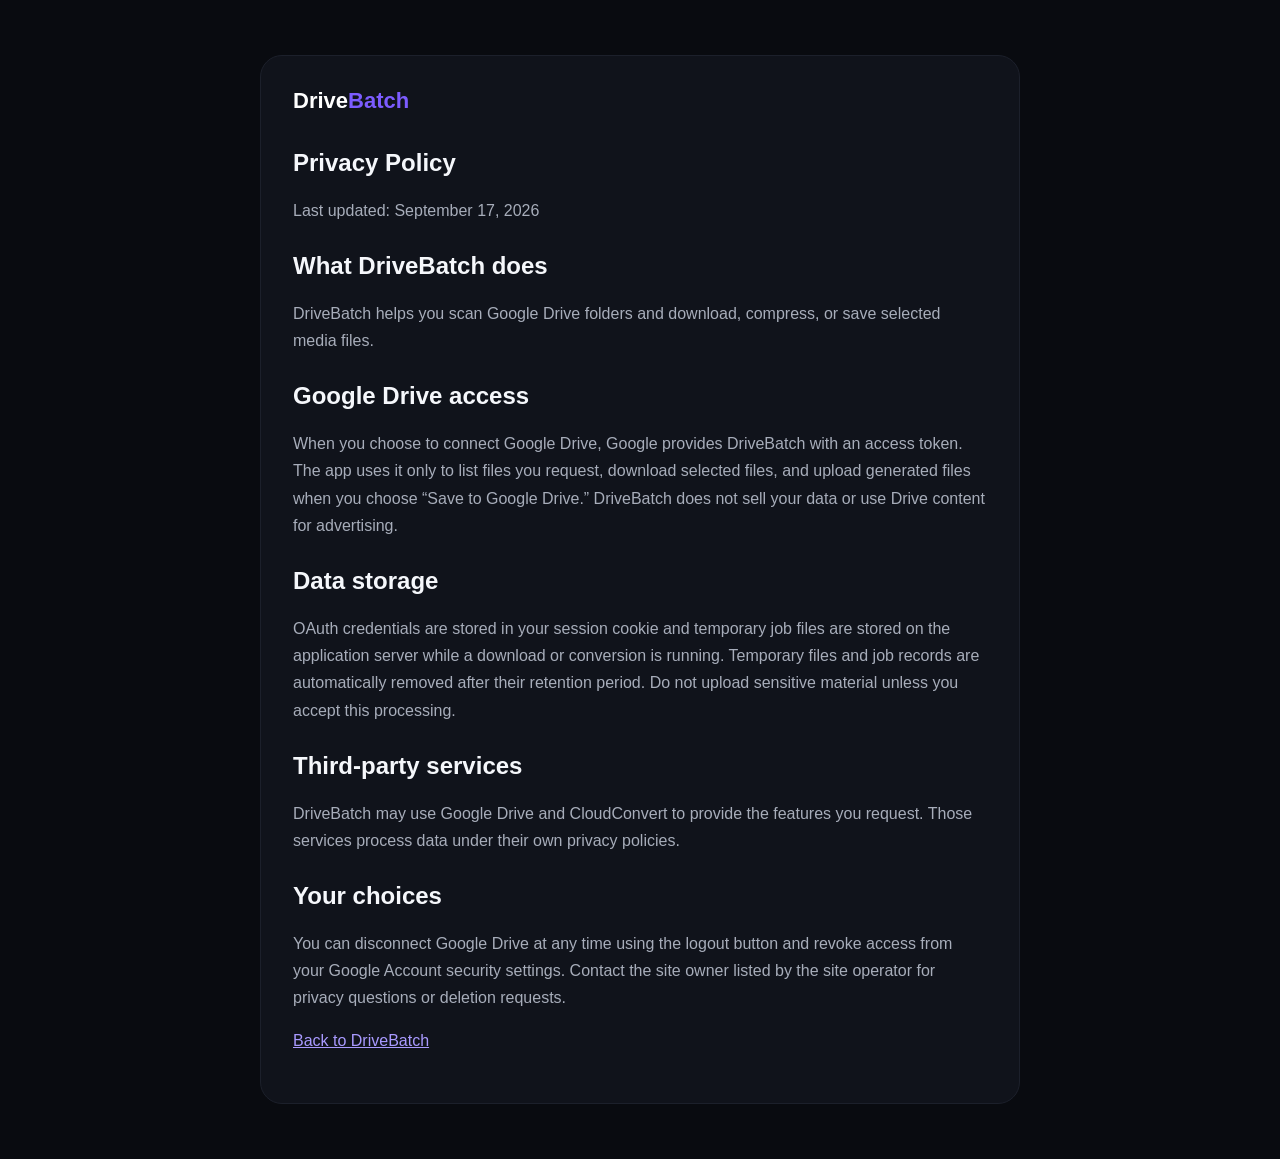
==== templates/privacy.html @ 22b60dab "Add Drive save action and publishing legal pages Co-authored-by: Copilot App <223556219+Copilot@user" ====
<!DOCTYPE html>
<html lang="en">
<head>
  <meta charset="UTF-8">
  <meta name="viewport" content="width=device-width,initial-scale=1">
  <title>Privacy Policy - DriveBatch</title>
  <link rel="stylesheet" href="/static/style.css">
</head>
<body>
  <main>
    <section class="card legal-page">
      <a class="logo" href="/">Drive<span>Batch</span></a>
      <h1>Privacy Policy</h1>
      <p>Last updated: September 17, 2026</p>

      <h2>What DriveBatch does</h2>
      <p>DriveBatch helps you scan Google Drive folders and download, compress, or save selected media files.</p>

      <h2>Google Drive access</h2>
      <p>When you choose to connect Google Drive, Google provides DriveBatch with an access token. The app uses it only to list files you request, download selected files, and upload generated files when you choose “Save to Google Drive.” DriveBatch does not sell your data or use Drive content for advertising.</p>

      <h2>Data storage</h2>
      <p>OAuth credentials are stored in your session cookie and temporary job files are stored on the application server while a download or conversion is running. Temporary files and job records are automatically removed after their retention period. Do not upload sensitive material unless you accept this processing.</p>

      <h2>Third-party services</h2>
      <p>DriveBatch may use Google Drive and CloudConvert to provide the features you request. Those services process data under their own privacy policies.</p>

      <h2>Your choices</h2>
      <p>You can disconnect Google Drive at any time using the logout button and revoke access from your Google Account security settings. Contact the site owner listed by the site operator for privacy questions or deletion requests.</p>

      <p><a href="/">Back to DriveBatch</a></p>
    </section>
  </main>
</body>
</html>
---- static/style.css ----
*{box-sizing:border-box}

html{scroll-behavior:smooth}

body{
  margin:0;
  font-family:Inter,Arial,sans-serif;
  background:#090b10;
  color:#f5f7fb;
}

button,input{
  font:inherit;
}

button{cursor:pointer}

header{
  height:70px;
  display:flex;
  align-items:center;
  justify-content:space-between;
  padding:0 6%;
  border-bottom:1px solid #191d26;
}

.logo{
  color:#fff;
  text-decoration:none;
  font-size:22px;
  font-weight:800;
}

.logo span{color:#7c5cff}

.header-actions{
  display:flex;
  align-items:center;
  gap:14px;
}

.connect{
  color:#fff;
  text-decoration:none;
  font-weight:700;
  font-size:13px;
  padding:10px 15px;
  border:1px solid #292e39;
  border-radius:11px;
}

.connect:hover{
  border-color:#7c5cff;
}

#menuBtn{
  background:none;
  border:0;
  color:#fff;
  font-size:24px;
}

nav{
  display:none;
  padding:15px 6%;
  background:#0d1017;
  border-bottom:1px solid #191d26;
}

nav.open{display:block}

nav a{
  color:#aaa;
  text-decoration:none;
  margin-right:20px;
}

nav a:hover{color:#fff}

main{
  width:min(calc(100% - 30px),1000px);
  margin:auto;
}

.hero{
  text-align:center;
  padding:75px 0 55px;
}

.badge,.eyebrow{
  color:#8c75ff;
  font-size:11px;
  font-weight:800;
  letter-spacing:2px;
}

.hero h1{
  margin:14px 0;
  font-size:62px;
  line-height:1;
  letter-spacing:-4px;
}

.hero h1 span{color:#8c75ff}

.hero p{
  color:#9298a6;
  max-width:590px;
  margin:0 auto 27px;
  line-height:1.6;
}

.hero-connect{
  display:inline-block;
  color:#fff;
  text-decoration:none;
  background:#7c5cff;
  padding:14px 21px;
  border-radius:13px;
  font-weight:800;
}

.hero-connect:hover{
  filter:brightness(1.1);
}

.card,.scanner{
  background:#10131b;
  border:1px solid #1c202b;
  border-radius:22px;
}

.scanner{
  padding:28px;
}

.section-title{
  display:flex;
  align-items:center;
  gap:15px;
  margin-bottom:22px;
}

.folder-icon{
  width:50px;
  height:50px;
  flex:none;
  display:grid;
  place-items:center;
  border-radius:14px;
  background:#19152d;
  font-size:24px;
}

.section-title h2{
  margin:0 0 5px;
}

.section-title p{
  color:#858b99;
  margin:0;
}

.input-row{
  display:flex;
  gap:12px;
}

.input-row input{
  flex:1;
  min-width:0;
  min-height:64px;
  padding:0 20px;
  border-radius:15px;
  border:1px solid #282d39;
  background:#090b10;
  color:#fff;
  font-size:16px;
  outline:none;
}

.input-row input:focus{
  border-color:#7c5cff;
  box-shadow:0 0 0 3px #7c5cff18;
}

.primary{
  border:0;
  border-radius:15px;
  padding:0 24px;
  min-height:60px;
  background:#7c5cff;
  color:#fff;
  font-weight:800;
}

.primary:hover{
  filter:brightness(1.1);
}

.primary:disabled{
  opacity:.6;
  cursor:not-allowed;
}

.hint{
  color:#666d7b;
  font-size:12px;
  margin-top:12px;
}

.media-toggle{
  display:flex;
  gap:8px;
  margin-bottom:16px;
}

.media-toggle-btn{
  flex:1;
  background:#0d1118;
  color:#dfe3ef;
  border:1px solid #2a303d;
  border-radius:12px;
  padding:10px 12px;
  font-weight:700;
}

.media-toggle-btn.active{
  background:#7c5cff;
  border-color:#7c5cff;
  color:#fff;
}

.results{
  margin:55px 0;
}

.results-head{
  display:flex;
  justify-content:space-between;
  align-items:end;
  gap:20px;
  margin-bottom:20px;
}

.results-head h2{
  margin:5px 0;
}

#folderStats{
  color:#777e8c;
  font-size:13px;
}

.buttons{
  display:flex;
  gap:8px;
}

.small,.secondary{
  border:1px solid #292e39;
  background:#12151d;
  color:#fff;
  border-radius:12px;
  padding:11px 15px;
}

.small:hover,.secondary:hover{
  border-color:#7c5cff;
}

.search{
  width:100%;
  height:50px;
  background:#0e1118;
  border:1px solid #202530;
  border-radius:13px;
  padding:0 15px;
  color:#fff;
  outline:0;
  margin-bottom:12px;
}

.search:focus{
  border-color:#7c5cff;
}

.video-card{
  display:flex;
  align-items:center;
  gap:13px;
  padding:13px;
  margin:9px 0;
  background:#10131b;
  border:1px solid #1c2029;
  border-radius:16px;
  transition:.15s;
  flex-wrap:wrap;
}

.video-card:hover{
  border-color:#30275b;
}

.video-check{
  width:18px;
  height:18px;
  flex:none;
  accent-color:#7c5cff;
}

.preview-button{
  width:58px;
  height:45px;
  flex:none;
  border:0;
  border-radius:10px;
  background:#191d28;
  color:#fff;
  font-size:16px;
}

.preview-button:hover{
  background:#252a38;
}

.video-info{
  flex:1;
  min-width:0;
  word-wrap:break-word;
  overflow-wrap:break-word;
}

.video-info h3{
  font-size:14px;
  margin:0 0 4px;
  word-wrap:break-word;
  overflow-wrap:break-word;
  white-space:normal;
  color:#e0e0e0;
}

.video-info p,
.video-info small{
  display:block;
  color:#707785;
  font-size:11px;
  white-space:nowrap;
  overflow:hidden;
  text-overflow:ellipsis;
}

.video-info p{
  margin:0 0 3px;
}

.stream-saver-button{
  border:1px solid #292e39;
  background:#151821;
  color:#fff;
  border-radius:11px;
  padding:8px 12px;
  font-size:12px;
  font-weight:700;
  white-space:nowrap;
}

.stream-saver-button:hover{
  border-color:#7c5cff;
  background:#1a1d28;
}

.download-button{
  width:42px;
  height:42px;
  flex:none;
  border:1px solid #292e39;
  background:#151821;
  color:#fff;
  border-radius:11px;
  font-size:18px;
}

.download-button:hover{
  border-color:#7c5cff;
  background:#1a1d28;
}

.download-bar{
  position:fixed;
  bottom:18px;
  left:50%;
  transform:translateX(-50%);
  width:min(94%,650px);
  padding:12px;
  display:flex;
  align-items:center;
  justify-content:space-between;
  gap:12px;
  background:#151821;
  border:1px solid #292e39;
  border-radius:17px;
  box-shadow:0 15px 50px #0008;
  z-index:10;
}

.download-bar span{
  display:block;
  color:#777e8b;
  font-size:11px;
  margin-top:3px;
}

.download-bar .primary{
  min-height:45px;
}

.about{
  display:grid;
  grid-template-columns:1fr 1fr;
  gap:15px;
  margin:70px 0;
}

.about .card{
  padding:24px;
}

.about h3{
  margin-top:0;
}

.about p{
  color:#858b99;
  line-height:1.5;
}

.modal{
  position:fixed;
  inset:0;
  display:grid;
  place-items:center;
  padding:18px;
  background:#000b;
  z-index:20;
}

.modal-box{
  position:relative;
  width:min(100%,550px);
  max-height:90vh;
  overflow:auto;
  background:#10131b;
  border:1px solid #292e39;
  border-radius:22px;
  padding:25px;
  box-shadow:0 25px 80px #000b;
}

.modal-box h2{
  margin:8px 0;
}

.modal-box p{
  color:#858b99;
}

.modal-note{
  font-size:12px;
  line-height:1.5;
  margin:12px 0 0;
}

.close{
  position:absolute;
  right:15px;
  top:10px;
  background:none;
  border:0;
  color:#aaa;
  font-size:28px;
}

.close:hover{color:#fff}

.preview-box video{
  display:block;
  width:100%;
  max-height:55vh;
  background:#000;
  border-radius:14px;
  margin:15px 0;
}

.preview-image{
  display:block;
  width:100%;
  max-height:55vh;
  object-fit:contain;
  background:#000;
  border-radius:14px;
  margin:15px 0;
}

.full{
  width:100%;
  margin-top:10px;
}

.progress{
  height:9px;
  background:#202530;
  border-radius:10px;
  overflow:hidden;
  margin:20px 0;
}

#progressFill{
  width:0;
  height:100%;
  background:#7c5cff;
  transition:width .3s;
}

.success{
  width:55px;
  height:55px;
  display:grid;
  place-items:center;
  border-radius:50%;
  background:#25203d;
  color:#a99aff;
  font-size:25px;
  margin-bottom:15px;
}

.success-box{text-align:left}

.hidden{
  display:none!important;
}

.quality-options{
  display:flex;
  gap:12px;
  margin-top:15px;
}

.quality-btn{
  flex:1;
  padding:15px;
  font-size:16px;
  font-weight:800;
}

.site-footer{
  padding:0 0 35px;
  text-align:center;
  color:#666d7b;
  font-size:12px;
}

.site-footer a{
  color:#9c8eff;
  text-decoration:none;
  margin:0 6px;
}

.site-footer a:hover{
  text-decoration:underline;
}

.legal-page{
  margin:55px auto;
  padding:32px;
  max-width:760px;
}

.legal-page h1{
  margin-top:35px;
}

.legal-page h2{
  margin-top:28px;
}

.legal-page p{
  color:#a7adba;
  line-height:1.7;
}

.legal-page a:not(.logo){
  color:#a99aff;
}

@media(max-width:700px){
  header{
    padding:0 16px;
  }

  main{
    width:calc(100% - 26px);
  }

  .hero{
    padding:55px 0 42px;
  }

  .hero h1{
    font-size:48px;
    letter-spacing:-3px;
  }

  .hero p{
    font-size:14px;
  }

  .scanner{
    padding:20px;
  }

  .input-row{
    flex-direction:column;
  }

  .input-row input{
    width:100%;
    min-height:68px;
  }

  .input-row .primary{
    width:100%;
    min-height:56px;
  }

  .results{
    margin-top:45px;
  }

  .results-head{
    align-items:flex-start;
    flex-direction:column;
  }

  .buttons{
    width:100%;
  }

  .small{
    flex:1;
  }

  .about{
    grid-template-columns:1fr;
  }

  .video-card{
    gap:8px;
    padding:10px;
  }

  .video-check{
    width:17px;
    height:17px;
  }

  .preview-button{
    width:48px;
    height:42px;
  }

  .download-button{
    width:39px;
    height:39px;
  }

  .stream-saver-button{
    width:100%;
    order:10;
    margin-top:8px;
  }

  .video-info h3{
    font-size:13px;
  }

  .video-info p,
  .video-info small{
    font-size:10px;
  }

  .download-bar{
    bottom:9px;
    width:calc(100% - 16px);
    padding:10px;
    flex-wrap:wrap;
  }

  .download-bar .primary{
    min-height:44px;
    padding:0 12px;
    font-size:12px;
  }

  .modal{
    padding:10px;
  }

  .modal-box{
    width:100%;
    padding:22px 17px;
    border-radius:18px;
  }

  .preview-box video{
    max-height:45vh;
  }

  .quality-options{
    flex-direction:column;
  }
}

@media(prefers-reduced-motion:reduce){
  html{
    scroll-behavior:auto;
  }

  *{
    transition:none!important;
  }
}
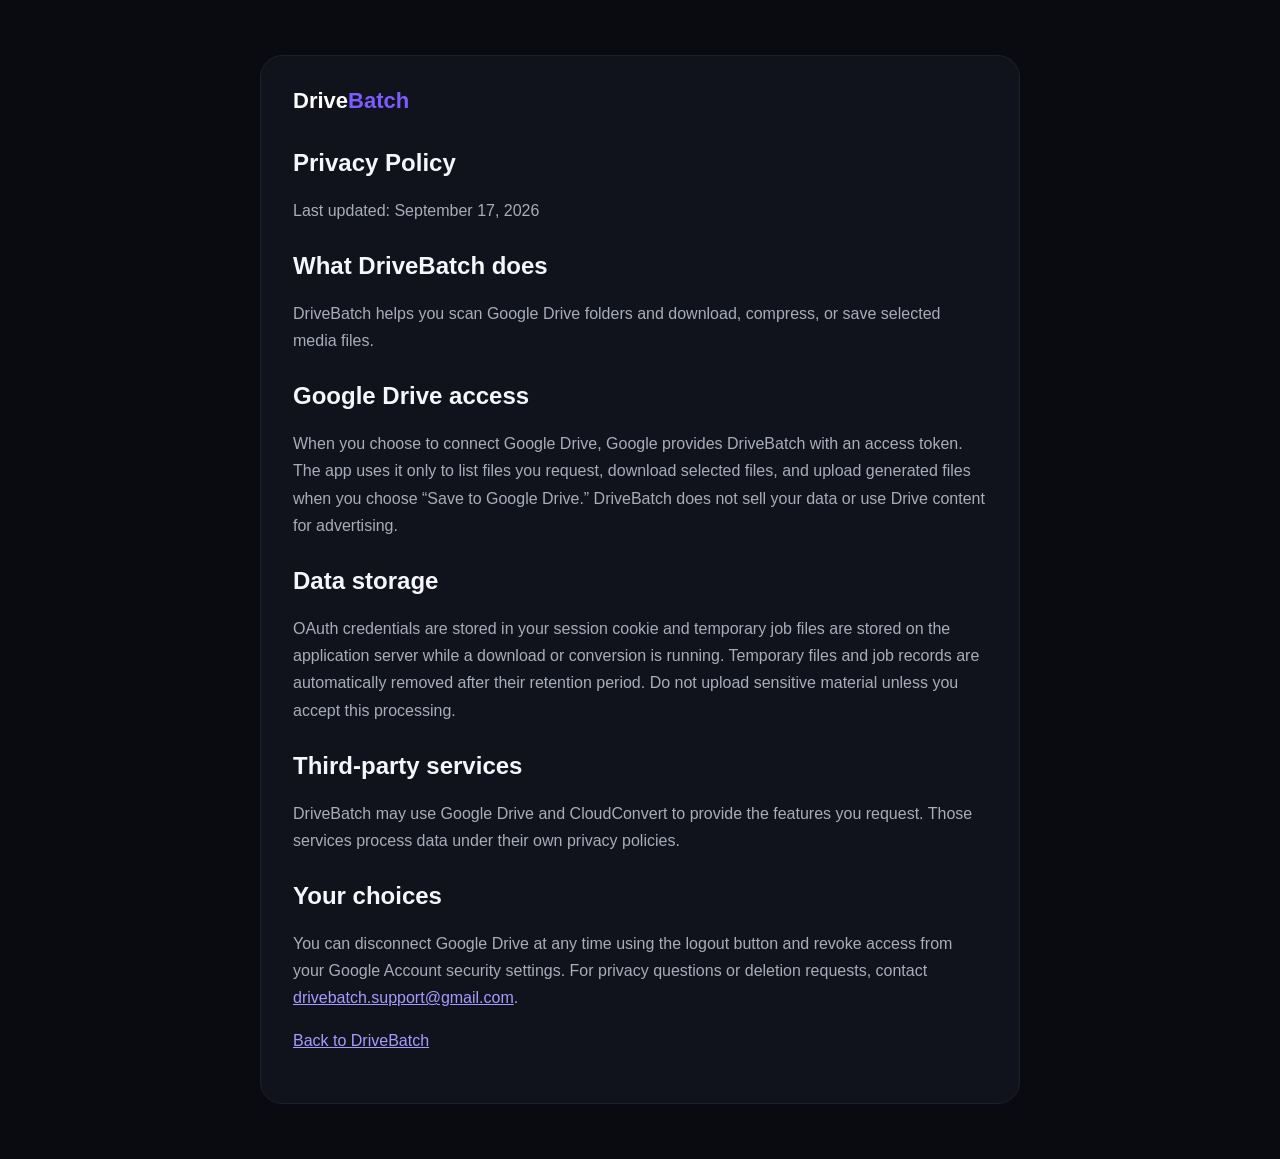
==== commit efb9d98d: "Add public support contact Co-authored-by: Copilot App <223556219+Copilot@users.noreply.github.com>" ====
--- a/templates/privacy.html
+++ b/templates/privacy.html
@@ -26,7 +26,7 @@
       <p>DriveBatch may use Google Drive and CloudConvert to provide the features you request. Those services process data under their own privacy policies.</p>
 
       <h2>Your choices</h2>
-      <p>You can disconnect Google Drive at any time using the logout button and revoke access from your Google Account security settings. Contact the site owner listed by the site operator for privacy questions or deletion requests.</p>
+      <p>You can disconnect Google Drive at any time using the logout button and revoke access from your Google Account security settings. For privacy questions or deletion requests, contact <a href="mailto:drivebatch.support@gmail.com">drivebatch.support@gmail.com</a>.</p>
 
       <p><a href="/">Back to DriveBatch</a></p>
     </section>
--- a/static/style.css
+++ b/static/style.css
@@ -122,6 +122,18 @@
 
 .hero-connect:hover{
   filter:brightness(1.1);
+}
+
+.hero-connect.connected{
+  background:transparent;
+  border:1px solid #2d8a61;
+  color:#63d89b;
+  cursor:pointer;
+}
+
+.hero-connect.connected:hover{
+  background:#123022;
+  filter:none;
 }
 
 .card,.scanner{
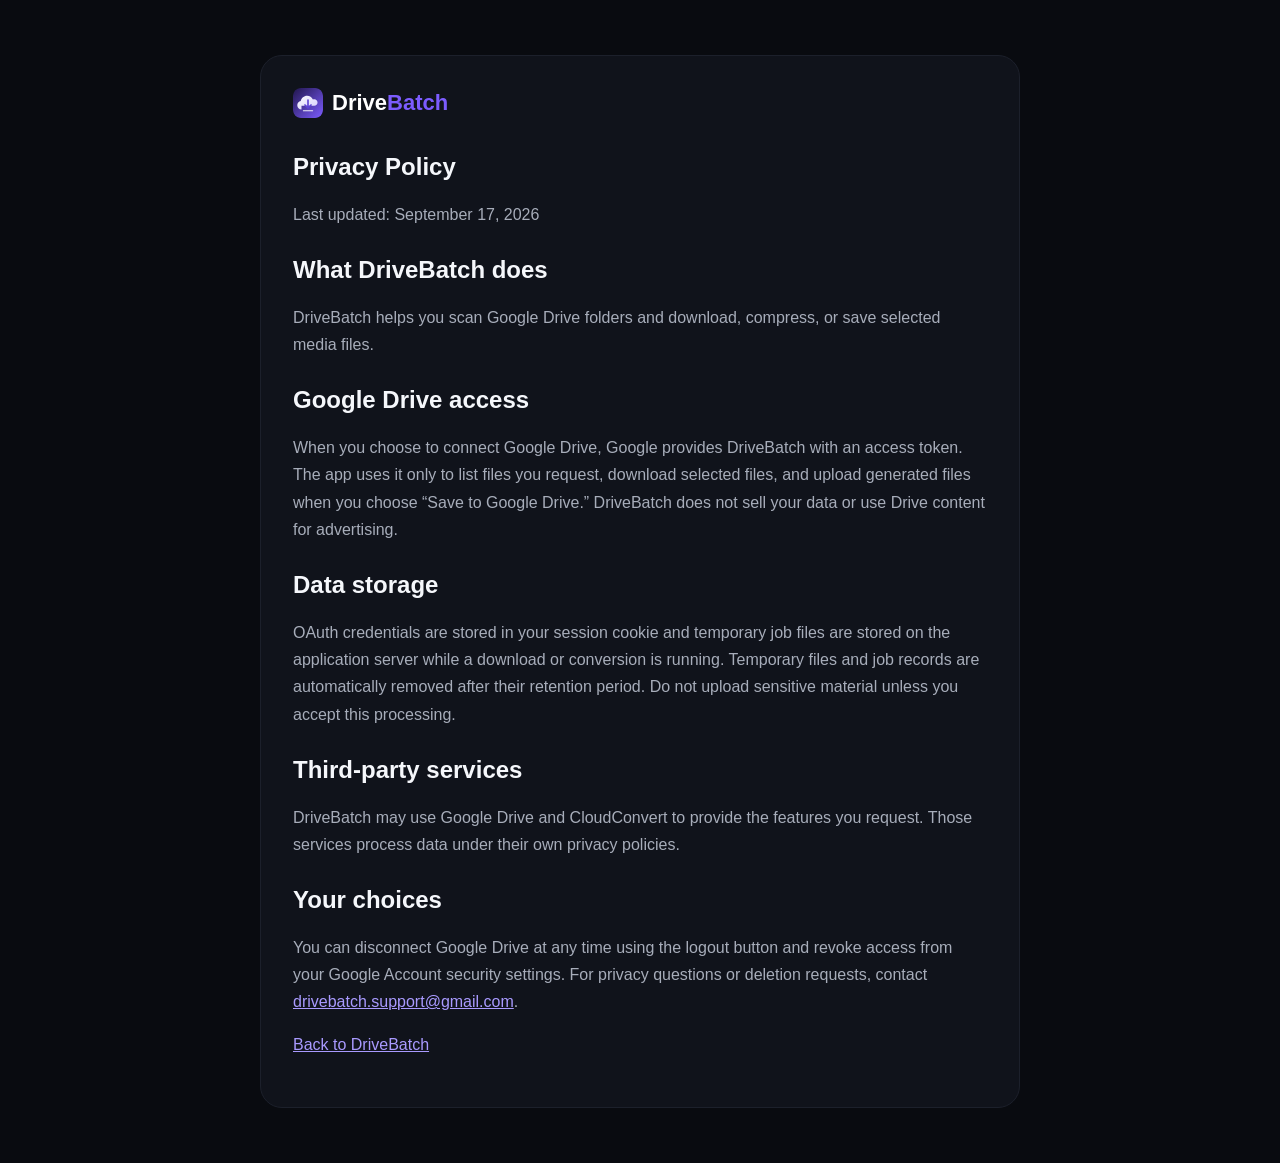
==== commit d3f65416: "Add DriveBatch logo and favicon Co-authored-by: Copilot App <223556219+Copilot@users.noreply.github." ====
--- a/templates/privacy.html
+++ b/templates/privacy.html
@@ -4,12 +4,16 @@
   <meta charset="UTF-8">
   <meta name="viewport" content="width=device-width,initial-scale=1">
   <title>Privacy Policy - DriveBatch</title>
+  <link rel="icon" type="image/svg+xml" href="/static/drivebatch-logo.svg">
   <link rel="stylesheet" href="/static/style.css">
 </head>
 <body>
   <main>
     <section class="card legal-page">
-      <a class="logo" href="/">Drive<span>Batch</span></a>
+      <a class="logo" href="/">
+        <img class="logo-mark" src="/static/drivebatch-logo.svg" alt="">
+        <span class="logo-word">Drive<span>Batch</span></span>
+      </a>
       <h1>Privacy Policy</h1>
       <p>Last updated: September 17, 2026</p>
 
--- a/static/style.css
+++ b/static/style.css
@@ -25,13 +25,26 @@
 }
 
 .logo{
+  display:flex;
+  align-items:center;
+  gap:9px;
   color:#fff;
   text-decoration:none;
   font-size:22px;
   font-weight:800;
 }
 
-.logo span{color:#7c5cff}
+.logo-mark{
+  width:30px;
+  height:30px;
+  border-radius:8px;
+}
+
+.logo-word{
+  color:#fff;
+}
+
+.logo-word span{color:#7c5cff}
 
 .header-actions{
   display:flex;
@@ -221,6 +234,59 @@
   margin-top:12px;
 }
 
+.support-card{
+  display:flex;
+  align-items:center;
+  gap:13px;
+  margin-top:20px;
+  padding:13px 15px;
+  color:#fff;
+  text-decoration:none;
+  background:linear-gradient(110deg,#211a3e,#181526);
+  border:1px solid #493d79;
+  border-radius:15px;
+  transition:transform .15s,border-color .15s,background .15s;
+}
+
+.support-card:hover{
+  transform:translateY(-2px);
+  border-color:#9c8eff;
+  background:linear-gradient(110deg,#2a2050,#1c1930);
+}
+
+.support-card img{
+  width:46px;
+  height:46px;
+  flex:none;
+  object-fit:cover;
+  border-radius:50%;
+  border:2px solid #a99aff;
+}
+
+.support-card span{
+  flex:1;
+  min-width:0;
+}
+
+.support-card strong,
+.support-card small{
+  display:block;
+}
+
+.support-card strong{
+  font-size:14px;
+}
+
+.support-card small{
+  margin-top:3px;
+  color:#b7afdc;
+  font-size:12px;
+}
+
+.support-card b{
+  font-size:24px;
+}
+
 .media-toggle{
   display:flex;
   gap:8px;
@@ -318,22 +384,64 @@
   width:18px;
   height:18px;
   flex:none;
-  accent-color:#7c5cff;
+  appearance:none;
+  -webkit-appearance:none;
+  display:grid;
+  place-content:center;
+  border:1px solid #4f466f;
+  border-radius:5px;
+  background:transparent;
+  cursor:pointer;
+}
+
+.video-check::before{
+  content:"";
+  width:10px;
+  height:10px;
+  transform:scale(0);
+  transition:transform .12s ease-in-out;
+  clip-path:polygon(14% 44%,0 59%,38% 96%,100% 23%,86% 9%,38% 67%);
+  background:#b4a8ff;
+}
+
+.video-check:checked{
+  border-color:#8c75ff;
+  background:transparent;
+}
+
+.video-check:checked::before{
+  transform:scale(1);
+}
+
+.video-check:focus-visible{
+  outline:2px solid #8c75ff;
+  outline-offset:2px;
 }
 
 .preview-button{
-  width:58px;
-  height:45px;
+  width:46px;
+  height:46px;
   flex:none;
-  border:0;
-  border-radius:10px;
-  background:#191d28;
-  color:#fff;
-  font-size:16px;
+  display:grid;
+  place-items:center;
+  border:1px solid #6654bd;
+  border-radius:50%;
+  background:linear-gradient(145deg,#30245f,#17152d);
+  color:#fff;
+  font-size:15px;
+  padding-left:2px;
+  box-shadow:0 5px 16px #0005;
+  cursor:pointer;
 }
 
 .preview-button:hover{
-  background:#252a38;
+  border-color:#a08cff;
+  background:linear-gradient(145deg,#4d3d8d,#211b43);
+}
+
+.preview-button:focus-visible{
+  outline:2px solid #b4a8ff;
+  outline-offset:3px;
 }
 
 .video-info{
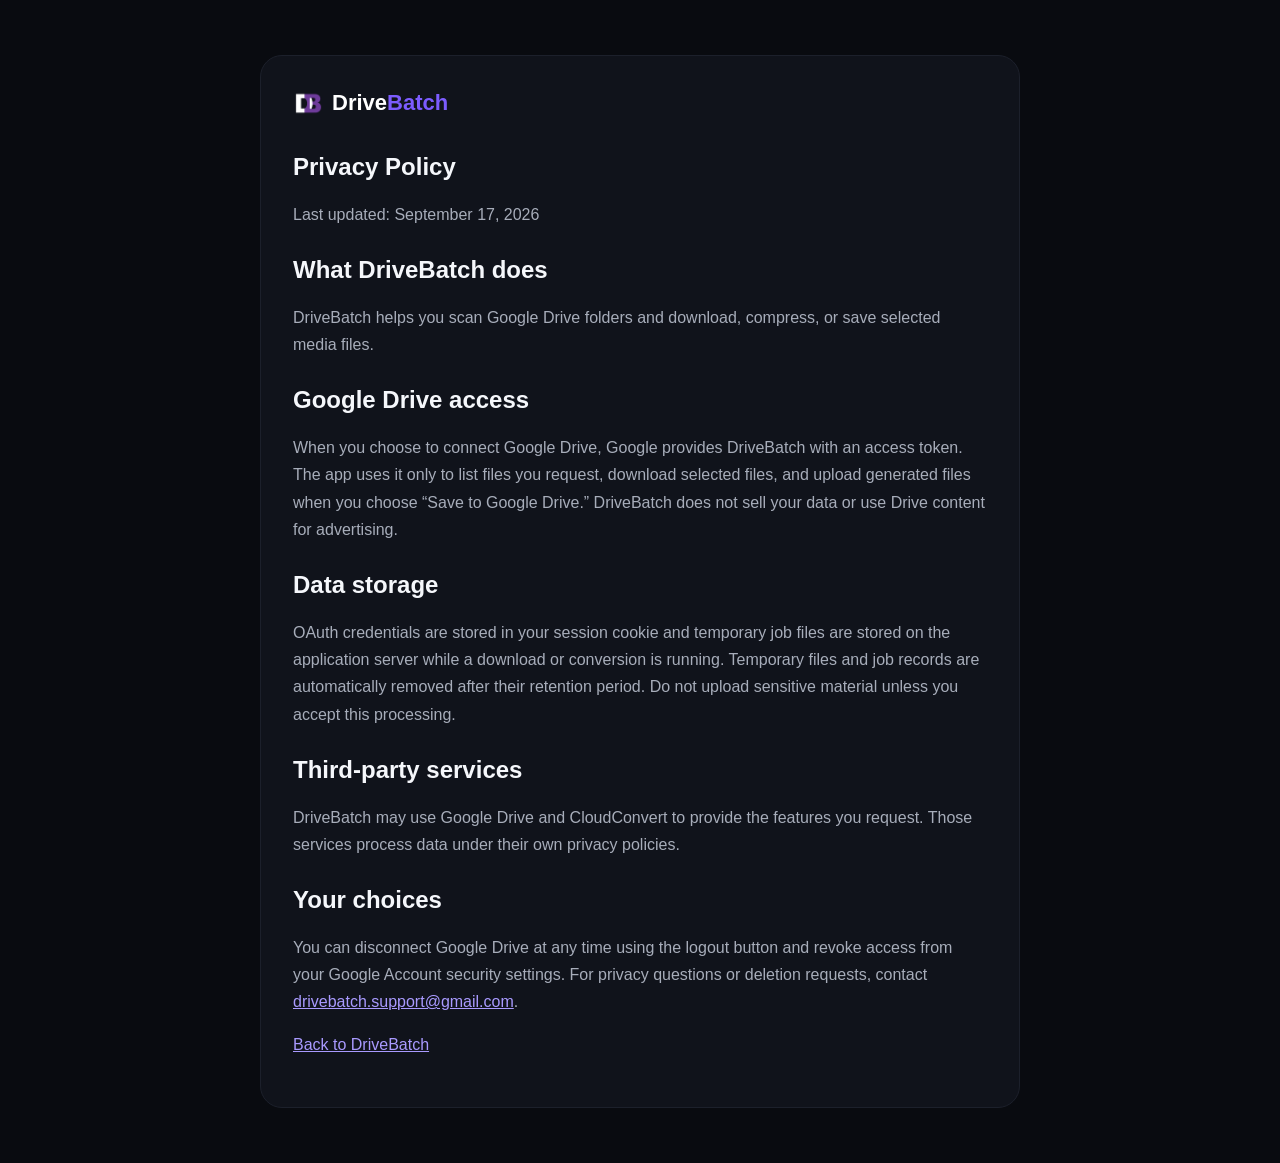
==== commit c5af2166: "Replace DriveBatch logo with provided mark Co-authored-by: Copilot App <223556219+Copilot@users.nore" ====
--- a/templates/privacy.html
+++ b/templates/privacy.html
@@ -4,14 +4,14 @@
   <meta charset="UTF-8">
   <meta name="viewport" content="width=device-width,initial-scale=1">
   <title>Privacy Policy - DriveBatch</title>
-  <link rel="icon" type="image/svg+xml" href="/static/drivebatch-logo.svg">
+  <link rel="icon" type="image/png" href="/static/drivebatch-logo.png">
   <link rel="stylesheet" href="/static/style.css">
 </head>
 <body>
   <main>
     <section class="card legal-page">
       <a class="logo" href="/">
-        <img class="logo-mark" src="/static/drivebatch-logo.svg" alt="">
+        <img class="logo-mark" src="/static/drivebatch-logo.png" alt="">
         <span class="logo-word">Drive<span>Batch</span></span>
       </a>
       <h1>Privacy Policy</h1>
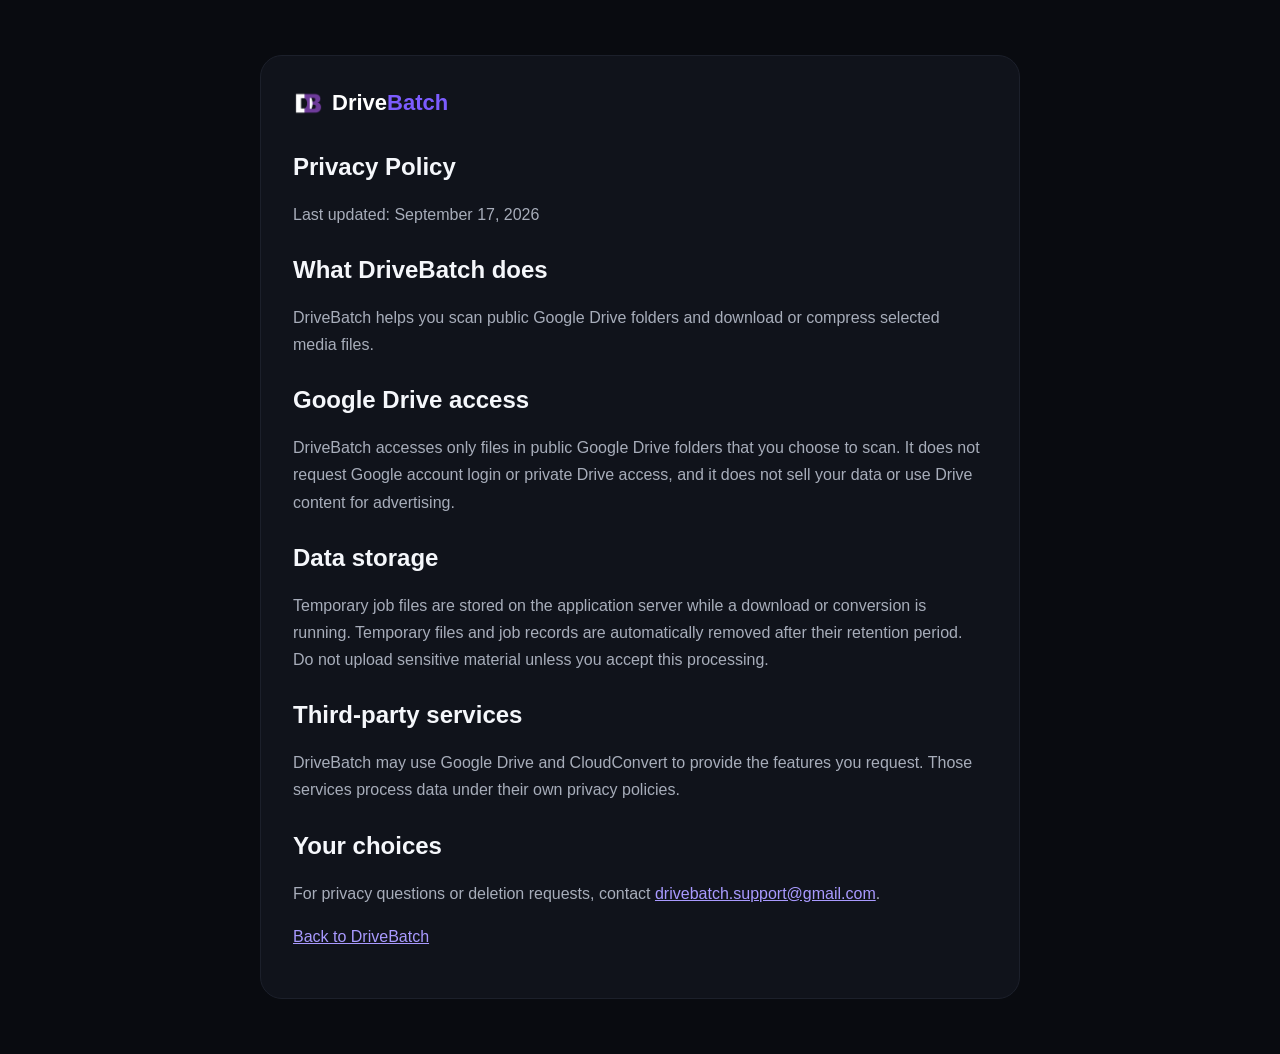
==== commit 5b80c4c7: "Remove Google OAuth and Drive login Co-authored-by: Copilot App <223556219+Copilot@users.noreply.git" ====
--- a/templates/privacy.html
+++ b/templates/privacy.html
@@ -18,19 +18,19 @@
       <p>Last updated: September 17, 2026</p>
 
       <h2>What DriveBatch does</h2>
-      <p>DriveBatch helps you scan Google Drive folders and download, compress, or save selected media files.</p>
+      <p>DriveBatch helps you scan public Google Drive folders and download or compress selected media files.</p>
 
       <h2>Google Drive access</h2>
-      <p>When you choose to connect Google Drive, Google provides DriveBatch with an access token. The app uses it only to list files you request, download selected files, and upload generated files when you choose “Save to Google Drive.” DriveBatch does not sell your data or use Drive content for advertising.</p>
+      <p>DriveBatch accesses only files in public Google Drive folders that you choose to scan. It does not request Google account login or private Drive access, and it does not sell your data or use Drive content for advertising.</p>
 
       <h2>Data storage</h2>
-      <p>OAuth credentials are stored in your session cookie and temporary job files are stored on the application server while a download or conversion is running. Temporary files and job records are automatically removed after their retention period. Do not upload sensitive material unless you accept this processing.</p>
+      <p>Temporary job files are stored on the application server while a download or conversion is running. Temporary files and job records are automatically removed after their retention period. Do not upload sensitive material unless you accept this processing.</p>
 
       <h2>Third-party services</h2>
       <p>DriveBatch may use Google Drive and CloudConvert to provide the features you request. Those services process data under their own privacy policies.</p>
 
       <h2>Your choices</h2>
-      <p>You can disconnect Google Drive at any time using the logout button and revoke access from your Google Account security settings. For privacy questions or deletion requests, contact <a href="mailto:drivebatch.support@gmail.com">drivebatch.support@gmail.com</a>.</p>
+      <p>For privacy questions or deletion requests, contact <a href="mailto:drivebatch.support@gmail.com">drivebatch.support@gmail.com</a>.</p>
 
       <p><a href="/">Back to DriveBatch</a></p>
     </section>
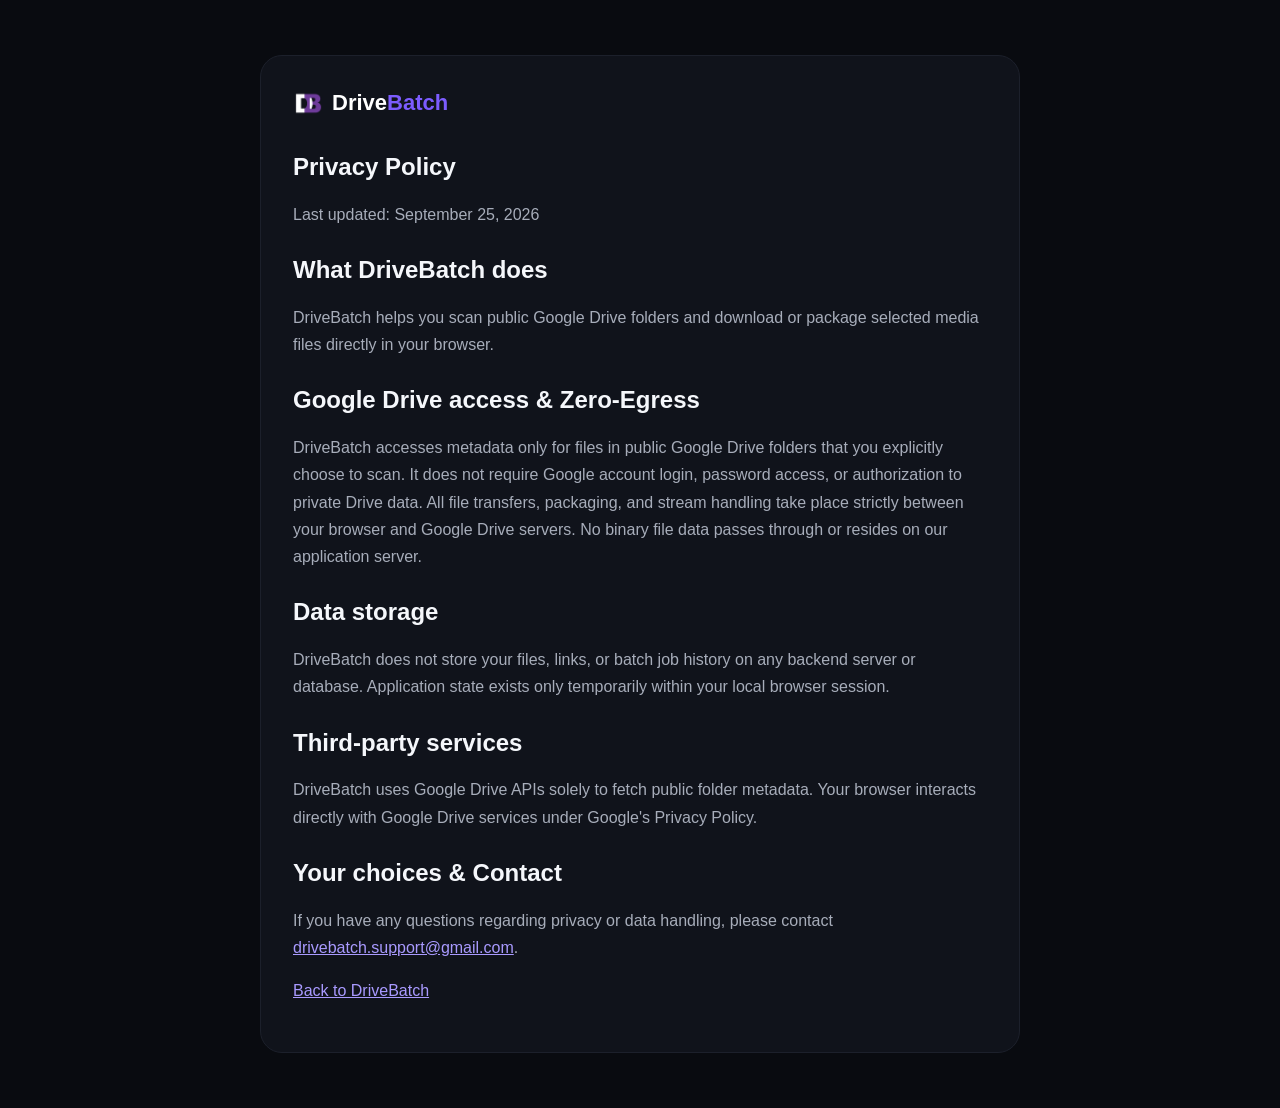
==== commit df33d7e0: "Update privacy.html" ====
--- a/templates/privacy.html
+++ b/templates/privacy.html
@@ -11,26 +11,27 @@
   <main>
     <section class="card legal-page">
       <a class="logo" href="/">
-        <img class="logo-mark" src="/static/drivebatch-logo.png" alt="">
+        <img class="logo-mark" src="/static/drivebatch-logo.png" alt="DriveBatch Logo">
         <span class="logo-word">Drive<span>Batch</span></span>
       </a>
+
       <h1>Privacy Policy</h1>
-      <p>Last updated: September 17, 2026</p>
+      <p>Last updated: September 25, 2026</p>
 
       <h2>What DriveBatch does</h2>
-      <p>DriveBatch helps you scan public Google Drive folders and download or compress selected media files.</p>
+      <p>DriveBatch helps you scan public Google Drive folders and download or package selected media files directly in your browser.</p>
 
-      <h2>Google Drive access</h2>
-      <p>DriveBatch accesses only files in public Google Drive folders that you choose to scan. It does not request Google account login or private Drive access, and it does not sell your data or use Drive content for advertising.</p>
+      <h2>Google Drive access & Zero-Egress</h2>
+      <p>DriveBatch accesses metadata only for files in public Google Drive folders that you explicitly choose to scan. It does not require Google account login, password access, or authorization to private Drive data. All file transfers, packaging, and stream handling take place strictly between your browser and Google Drive servers. No binary file data passes through or resides on our application server.</p>
 
       <h2>Data storage</h2>
-      <p>Temporary job files are stored on the application server while a download or conversion is running. Temporary files and job records are automatically removed after their retention period. Do not upload sensitive material unless you accept this processing.</p>
+      <p>DriveBatch does not store your files, links, or batch job history on any backend server or database. Application state exists only temporarily within your local browser session.</p>
 
       <h2>Third-party services</h2>
-      <p>DriveBatch may use Google Drive and CloudConvert to provide the features you request. Those services process data under their own privacy policies.</p>
+      <p>DriveBatch uses Google Drive APIs solely to fetch public folder metadata. Your browser interacts directly with Google Drive services under Google's Privacy Policy.</p>
 
-      <h2>Your choices</h2>
-      <p>For privacy questions or deletion requests, contact <a href="mailto:drivebatch.support@gmail.com">drivebatch.support@gmail.com</a>.</p>
+      <h2>Your choices & Contact</h2>
+      <p>If you have any questions regarding privacy or data handling, please contact <a href="mailto:drivebatch.support@gmail.com">drivebatch.support@gmail.com</a>.</p>
 
       <p><a href="/">Back to DriveBatch</a></p>
     </section>
--- a/static/style.css
+++ b/static/style.css
@@ -419,24 +419,23 @@
 }
 
 .preview-button{
-  width:46px;
-  height:46px;
+  width:42px;
+  height:42px;
   flex:none;
   display:grid;
   place-items:center;
-  border:1px solid #6654bd;
-  border-radius:50%;
-  background:linear-gradient(145deg,#30245f,#17152d);
+  border:1px solid #292e39;
+  border-radius:11px;
+  background:#151821;
   color:#fff;
   font-size:15px;
   padding-left:2px;
-  box-shadow:0 5px 16px #0005;
   cursor:pointer;
 }
 
 .preview-button:hover{
-  border-color:#a08cff;
-  background:linear-gradient(145deg,#4d3d8d,#211b43);
+  border-color:#7c5cff;
+  background:#1a1d28;
 }
 
 .preview-button:focus-visible{
@@ -612,9 +611,17 @@
   margin:15px 0;
 }
 
+.preview-audio{
+  display:block;
+  width:100%;
+  margin:22px 0;
+}
+
 .preview-image{
   display:block;
-  width:100%;
+  width:auto;
+  max-width:100%;
+  height:auto;
   max-height:55vh;
   object-fit:contain;
   background:#000;
